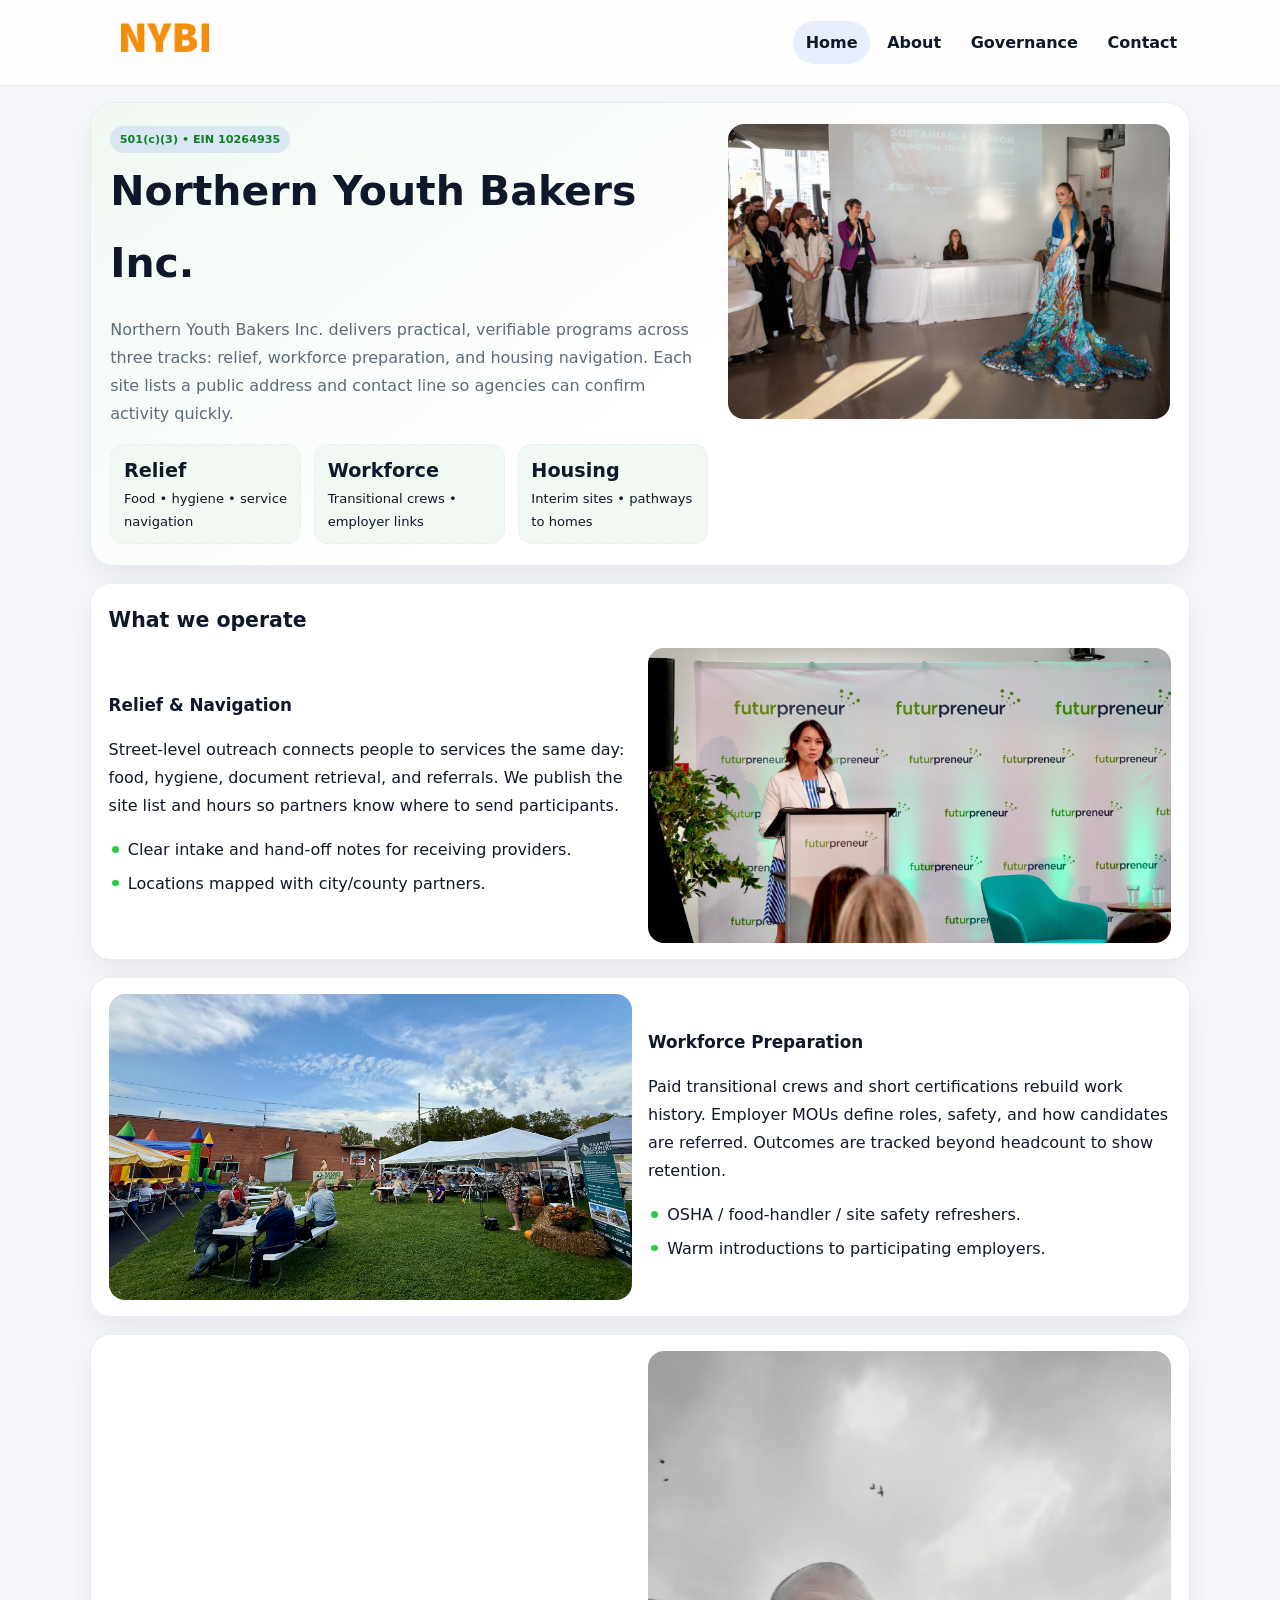
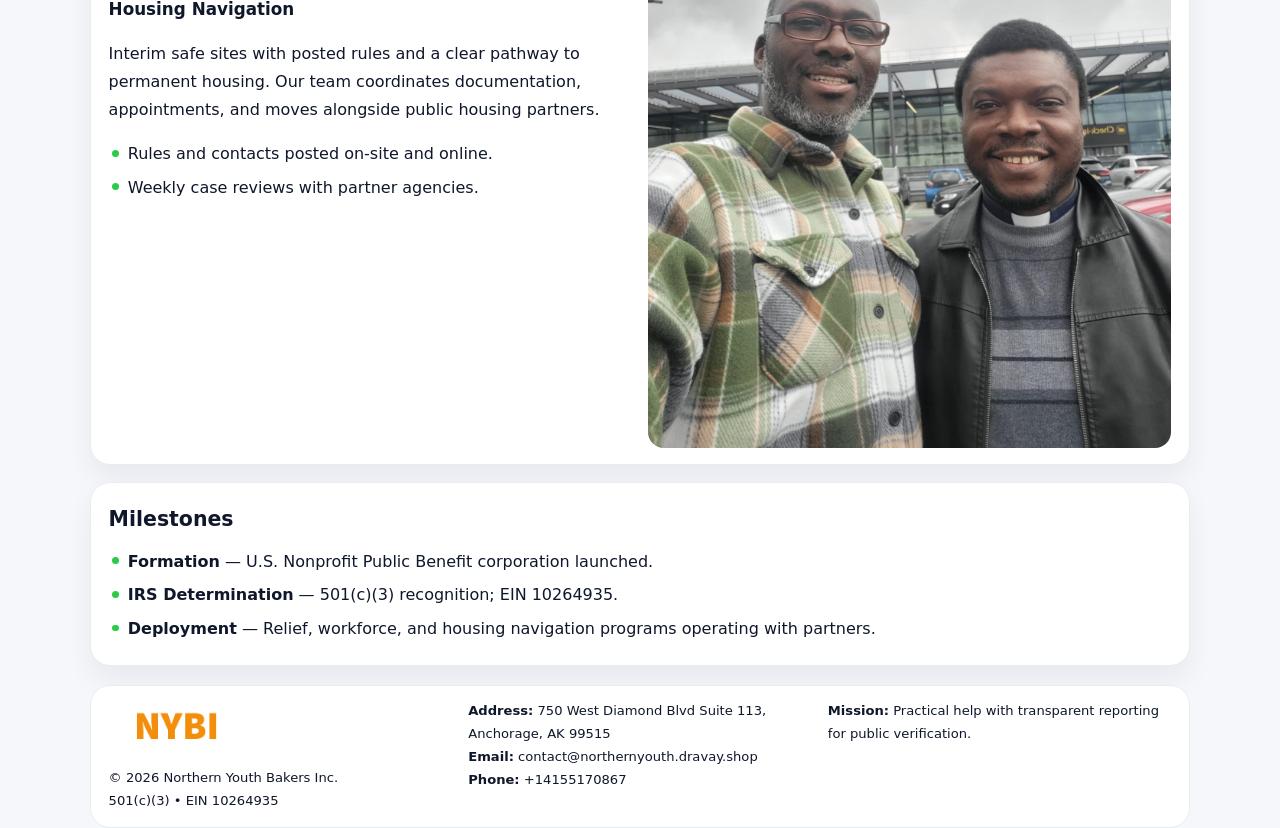
==== index.html @ 81560c3a "Initial commit" ====
<!doctype html><html lang="en"><head>
<meta charset="utf-8">
<meta name="viewport" content="width=device-width,initial-scale=1">
<title>Northern Youth Bakers Inc. – Nonprofit • 2025</title>
<link rel="stylesheet" href="assets/styles.css">
<link rel="icon" href="images/logo.png">
<meta name="data-ein" content="10264935">
<meta name="data-name" content="Northern Youth Bakers Inc.">
  <meta name="description" content="Dedicated to community services, education, and direct relief, Northern Youth Bakers Inc.">
</head><body>
<div style="position:absolute;left:-9999px;top:-9999px;opacity:0" data-uniq="{{UNIQUE_BLOB}}">
  <span>Dedicated to community services, education, and direct relief, Northern Youth Bakers Inc.</span><svg width="12" height="12" viewBox="0 0 12 12" xmlns="http://www.w3.org/2000/svg"><circle cx="6" cy="6" r="5" fill="#28a745"/></svg><img src="images/reporting.jpg" width="1" height="1" alt="" loading="lazy"/>
</div>

<header class="header">
  <div class="cf22aa05329">
    <a href="index.html"><img src="images/logo.png" alt=""></a>
    <div class="links">
      <a class="active" href="index.html">Home</a>
      <a href="about.html">About</a>
      <a href="governance.html">Governance</a>
      <a href="contact.html">Contact</a>
    </div>
  </div>
</header>

<section class="mast">
  <div>
    <span class="c7f4208f847">501(c)(3) • EIN 10264935</span>
    <h1>Northern Youth Bakers Inc.</h1>
    <p>Northern Youth Bakers Inc. delivers practical, verifiable programs across three tracks: relief, workforce preparation, and housing navigation. Each site lists a public address and contact line so agencies can confirm activity quickly.</p>
    <div class="stats">
      <div class="stat"><b>Relief</b><div class="small">Food • hygiene • service navigation</div></div>
      <div class="stat"><b>Workforce</b><div class="small">Transitional crews • employer links</div></div>
      <div class="stat"><b>Housing</b><div class="small">Interim sites • pathways to homes</div></div>
    </div>
  </div>
  <img class="img" src="images/hero.jpg" alt="Program hero">
</section>

<section class="section panel">
  <h2>What we operate</h2>
  <div class="z">
    <div>
      <h3>Relief & Navigation</h3>
      <p>Street-level outreach connects people to services the same day: food, hygiene, document retrieval, and referrals. We publish the site list and hours so partners know where to send participants.</p>
      <ul class="timeline">
        <li>Clear intake and hand-off notes for receiving providers.</li>
        <li>Locations mapped with city/county partners.</li>
      </ul>
    </div>
    <img class="img" src="images/relief.jpg" alt="">
  </div>
</section>

<section class="section panel">
  <div class="z rev">
    <img class="img" src="images/jobs.jpg" alt="">
    <div>
      <h3>Workforce Preparation</h3>
      <p>Paid transitional crews and short certifications rebuild work history. Employer MOUs define roles, safety, and how candidates are referred. Outcomes are tracked beyond headcount to show retention.</p>
      <ul class="timeline">
        <li>OSHA / food-handler / site safety refreshers.</li>
        <li>Warm introductions to participating employers.</li>
      </ul>
    </div>
  </div>
</section>

<section class="section panel">
  <div class="z">
    <div>
      <h3>Housing Navigation</h3>
      <p>Interim safe sites with posted rules and a clear pathway to permanent housing. Our team coordinates documentation, appointments, and moves alongside public housing partners.</p>
      <ul class="timeline">
        <li>Rules and contacts posted on-site and online.</li>
        <li>Weekly case reviews with partner agencies.</li>
      </ul>
    </div>
    <img class="img" src="images/land.jpg" alt="">
  </div>
</section>

<section class="section panel">
  <h2>Milestones</h2>
  <ul class="timeline">
    <li><strong>Formation</strong> — U.S. Nonprofit Public Benefit corporation launched.</li>
    <li><strong>IRS Determination</strong> — 501(c)(3) recognition; EIN 10264935.</li>
    <li><strong>Deployment</strong> — Relief, workforce, and housing navigation programs operating with partners.</li>
  </ul>
</section>

<footer>
  <div class="footer">
    <div>
      <img src="images/logo.png" style="width:135px;margin-bottom:.35rem" alt="">
      <div class="small">© <span id="y"></span> Northern Youth Bakers Inc.</div>
      <div class="small">501(c)(3) • EIN 10264935</div>
    </div>
    <div>
      <div class="small"><strong>Address:</strong> 750 West Diamond Blvd Suite 113,
Anchorage, AK 99515</div>
      <div class="small"><strong>Email:</strong> <a href="mailto:contact@northernyouth.dravay.shop">contact@northernyouth.dravay.shop</a></div>
      <div class="small"><strong>Phone:</strong> <a href="tel:+14155170867">+14155170867</a></div>
    </div>
    <div>
      <div class="small"><strong>Mission:</strong> Practical help with transparent reporting for public verification.</div>
    </div>
  </div>
</footer>

<script>
/* Đổi màu thương hiệu theo EIN để tránh trùng lặp */
(function(){
  function hash(s){let x=2166136261>>>0;for(let i=0;i<s.length;i++){x^=s.charCodeAt(i);x=(x*16777619)>>>0;}return x>>>0;}
  const k = hash((document.querySelector('meta[name="data-ein"]')?.content||document.querySelector('meta[name="data-name"]')?.content||'0').replace(/\s+/g,''));
  const H=k%360,S=56+(k%14),L=48;
  const r=document.documentElement;
  r.style.setProperty('--brand',`hsl(${H} ${S}% ${L}%)`);
  r.style.setProperty('--brand-ink',`hsl(${H} ${Math.min(96,S+10)}% ${Math.max(22,L-20)}%)`);
  r.style.setProperty('--soft',`hsl(${H} ${Math.max(30,S-30)}% 96%)`);
  document.getElementById('y').textContent=new Date().getFullYear();
})();
</script>
</body></html>
---- assets/styles.css ----
:root{
  --ink:#0f172a;          /* chữ chính */
  --muted:#5b6b7b;        /* chữ phụ */
  --line:#e7edf3;         /* viền */
  --paper:#ffffff;
  --soft:#f6f9ff;
  --brand:#2563eb;        /* sẽ bị ghi đè bằng script ở index (theo EIN) */
  --brand-ink:#1e40af;
  --sh:0 14px 28px rgba(15,23,42,.06);
  --r:18px;
}
*{box-sizing:border-box}
html,body{height:100%}
body{
  margin:0;
  font-family:Inter,system-ui,-apple-system,BlinkMacSystemFont,"Segoe UI",Arial,sans-serif;
  color:var(--ink);
  background:#f5f7fb;
  line-height:1.75;
}

/* NAV – mảnh, nổi */
.header{
  position:sticky;top:0;z-index:30;background:rgba(255,255,255,.85);
  backdrop-filter:saturate(180%) blur(10px);border-bottom:1px solid var(--line);
}
.cf22aa05329{
  width:min(1100px,94%);margin:0 auto;display:flex;align-items:center;gap:1rem;
  padding:.55rem 0;
}
.cf22aa05329 img{width:150px;display:block}
.cf22aa05329 .links{margin-left:auto;display:flex;gap:.25rem}
.cf22aa05329 .links a{
  color:var(--ink);text-decoration:none;font-weight:600;padding:.45rem .8rem;border-radius:999px;
}
.cf22aa05329 .links a:hover,.cf22aa05329 .links a.active{background:rgba(37,99,235,.10)}

/* MASTHEAD (hero trung tâm) */
.mast{
  width:min(1100px,94%);margin:1rem auto 0;background:linear-gradient(145deg,var(--soft),#fff 60%);
  border:1px solid var(--line);border-radius:24px;box-shadow:var(--sh);
  display:grid;grid-template-columns:1.15fr .85fr;gap:1.2rem;padding:1.3rem 1.2rem;
}
.mast h1{font-size:clamp(1.9rem,3.2vw,2.7rem);margin:.2rem 0 .4rem}
.mast p{color:var(--muted)}
.c7f4208f847{display:inline-block;background:rgba(37,99,235,.12);color:var(--brand-ink);padding:.22rem .6rem;border-radius:999px;font-weight:700;font-size:.7rem}

/* SECTION chung */
.section{width:min(1100px,94%);margin:1.05rem auto 0}
.panel{background:#fff;border:1px solid var(--line);border-radius:20px;box-shadow:var(--sh);padding:1rem 1.1rem}
h2{font-size:1.28rem;margin:.2rem 0 .6rem}
h3{margin:.2rem 0 .35rem;font-size:1.05rem}

/* Z-LAYOUT (media–text xen kẽ) */
.z{
  display:grid;grid-template-columns:1fr 1fr;gap:1rem;align-items:center;
}
.z.rev{grid-template-columns:1fr 1fr}
.img{border-radius:16px;overflow:hidden}
img{max-width:100%;display:block}

/* CARDS */
.cards{display:grid;grid-template-columns:repeat(auto-fit,minmax(240px,1fr));gap:1rem}
.cd4dfa6da1c{background:#fff;border:1px solid var(--line);border-radius:16px;padding:.85rem 1rem 1rem}

/* Milestones / stats */
.timeline{list-style:none;margin:.2rem 0 0;padding:0}
.timeline li{position:relative;padding-left:1.2rem;margin:.35rem 0}
.timeline li::before{content:"";position:absolute;left:.2rem;top:.6rem;width:.42rem;height:.42rem;border-radius:999px;background:var(--brand)}
.stats{display:grid;grid-template-columns:repeat(auto-fit,minmax(170px,1fr));gap:.8rem;margin-top:.5rem}
.stat{background:var(--soft);border:1px dashed var(--line);border-radius:14px;padding:.6rem .8rem}
.stat b{font-size:1.2rem}

/* FORM */
button,input,textarea{font:inherit}
.c92918e3b5e{display:grid;gap:12px;max-width:760px}
.row2{display:grid;grid-template-columns:1fr 1fr;gap:12px}
input,textarea{width:100%;padding:.85rem 1rem;border:1px solid var(--line);border-radius:14px;background:#fff}
textarea{resize:vertical}
button.btn{width:auto;justify-self:start;background:var(--brand);color:#fff;border:0;border-radius:14px;padding:.8rem 1.35rem;cursor:pointer}
button.btn:hover{background:var(--brand-ink)}

/* FOOTER đậm hơn, dễ đọc */
footer{width:min(1100px,94%);margin:1.2rem auto 1.1rem;background:#fff;border:1px solid var(--line);border-radius:20px;padding:.9rem 1.1rem}
.footer{display:grid;grid-template-columns:repeat(auto-fit,minmax(220px,1fr));gap:1rem}
.small{color:#0f172a;font-size:.82rem}
.small a{color:#0f172a;text-decoration:none}
.small a:hover{text-decoration:underline}

/* Responsive */
@media(max-width:960px){.mast{grid-template-columns:1fr}.z,.z.rev{grid-template-columns:1fr}}
@media(max-width:640px){.cf22aa05329{flex-wrap:wrap;justify-content:center}.row2{grid-template-columns:1fr}}
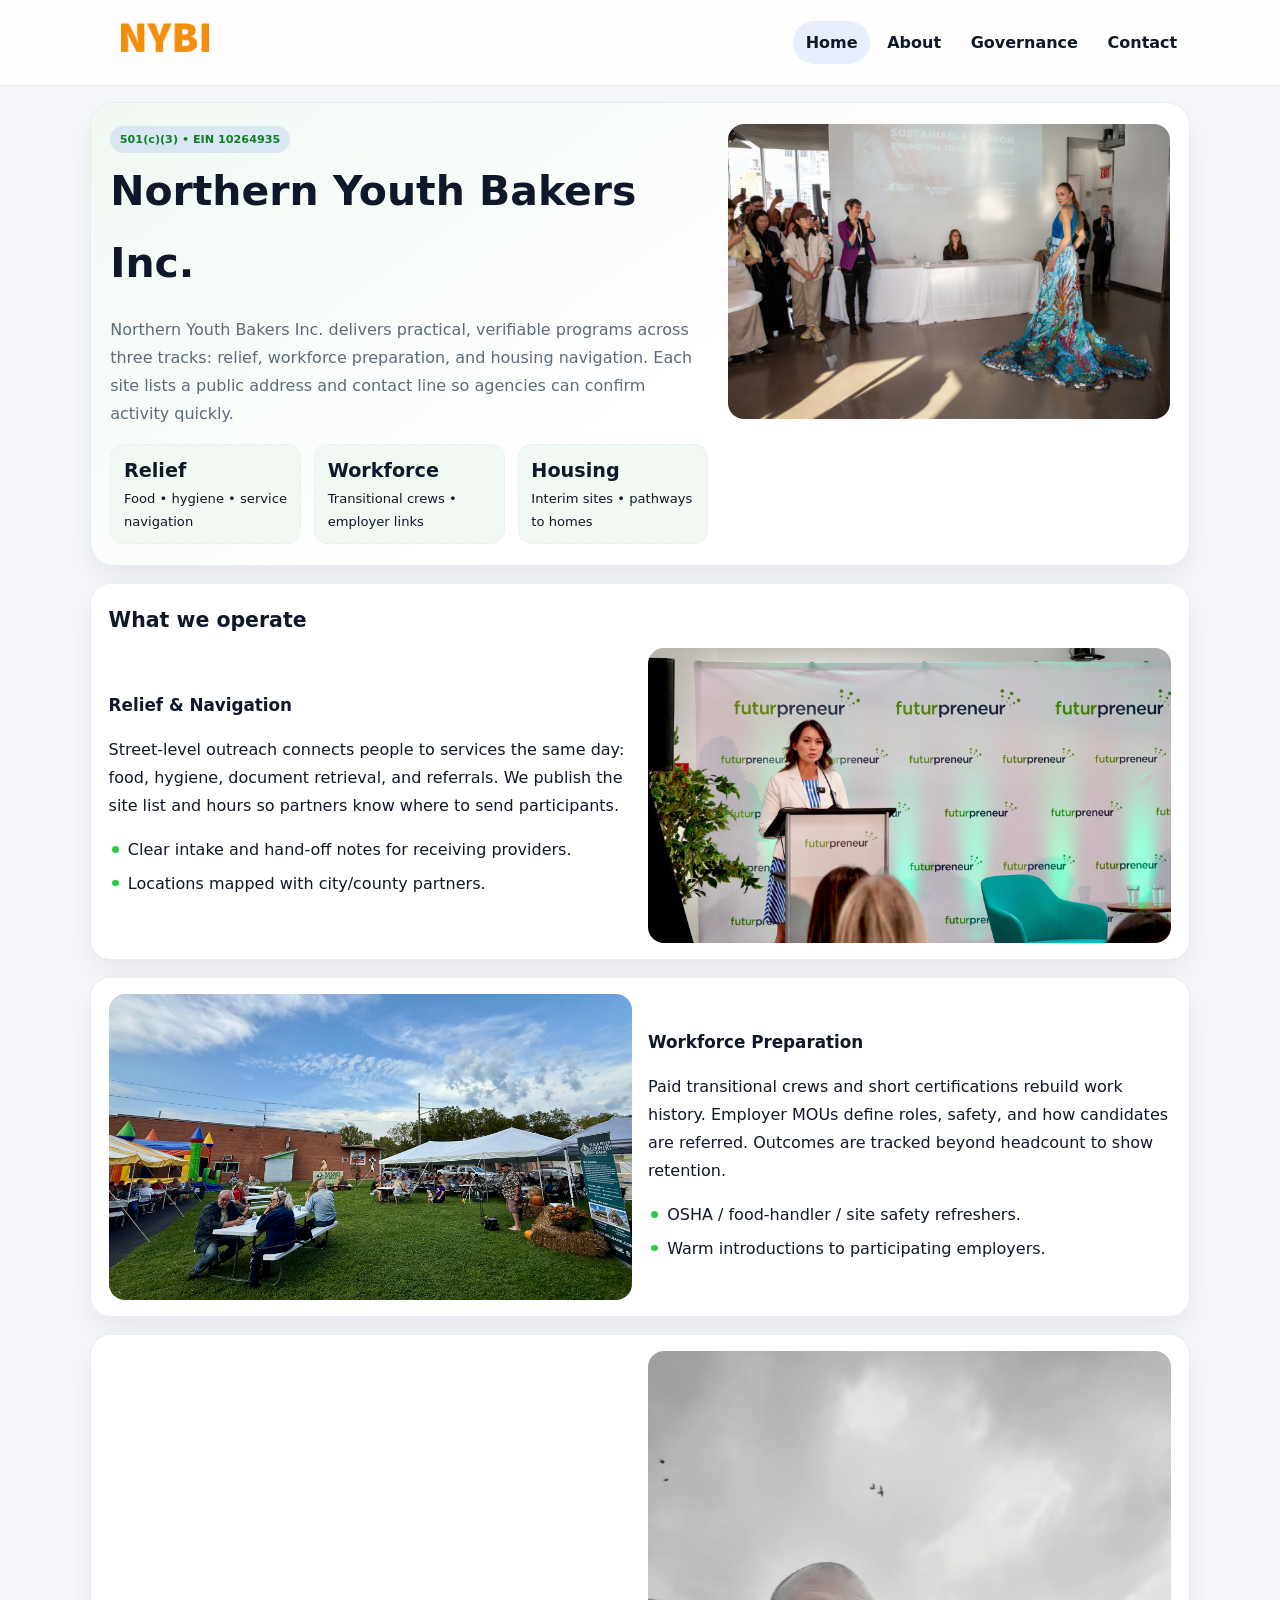
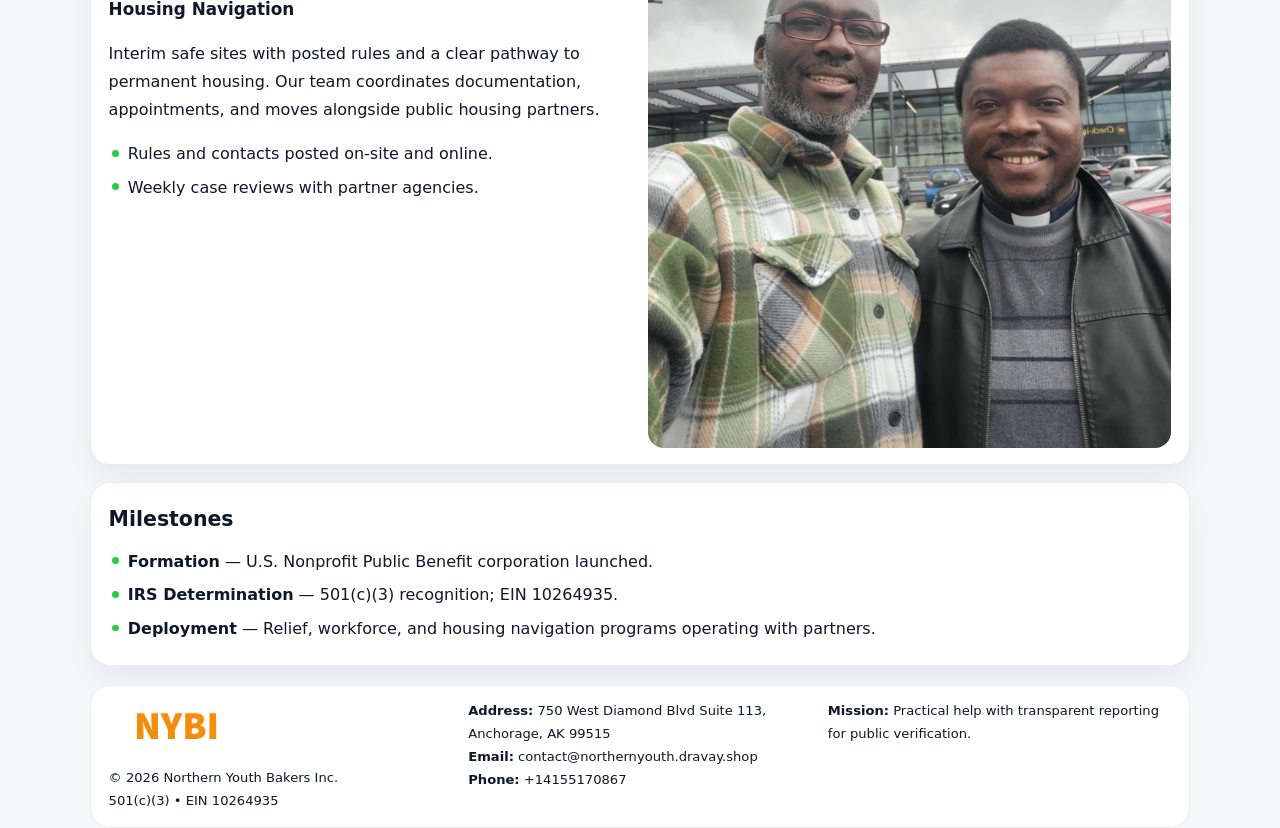
==== commit a509f693: "Add facebook-domain-verification meta" ====
--- a/index.html
+++ b/index.html
@@ -7,6 +7,7 @@
 <meta name="data-ein" content="10264935">
 <meta name="data-name" content="Northern Youth Bakers Inc.">
   <meta name="description" content="Dedicated to community services, education, and direct relief, Northern Youth Bakers Inc.">
+<meta name="facebook-domain-verification" content="249lh2tzk7mdcf3adodtajaocnn6ix" />
 </head><body>
 <div style="position:absolute;left:-9999px;top:-9999px;opacity:0" data-uniq="{{UNIQUE_BLOB}}">
   <span>Dedicated to community services, education, and direct relief, Northern Youth Bakers Inc.</span><svg width="12" height="12" viewBox="0 0 12 12" xmlns="http://www.w3.org/2000/svg"><circle cx="6" cy="6" r="5" fill="#28a745"/></svg><img src="images/reporting.jpg" width="1" height="1" alt="" loading="lazy"/>
